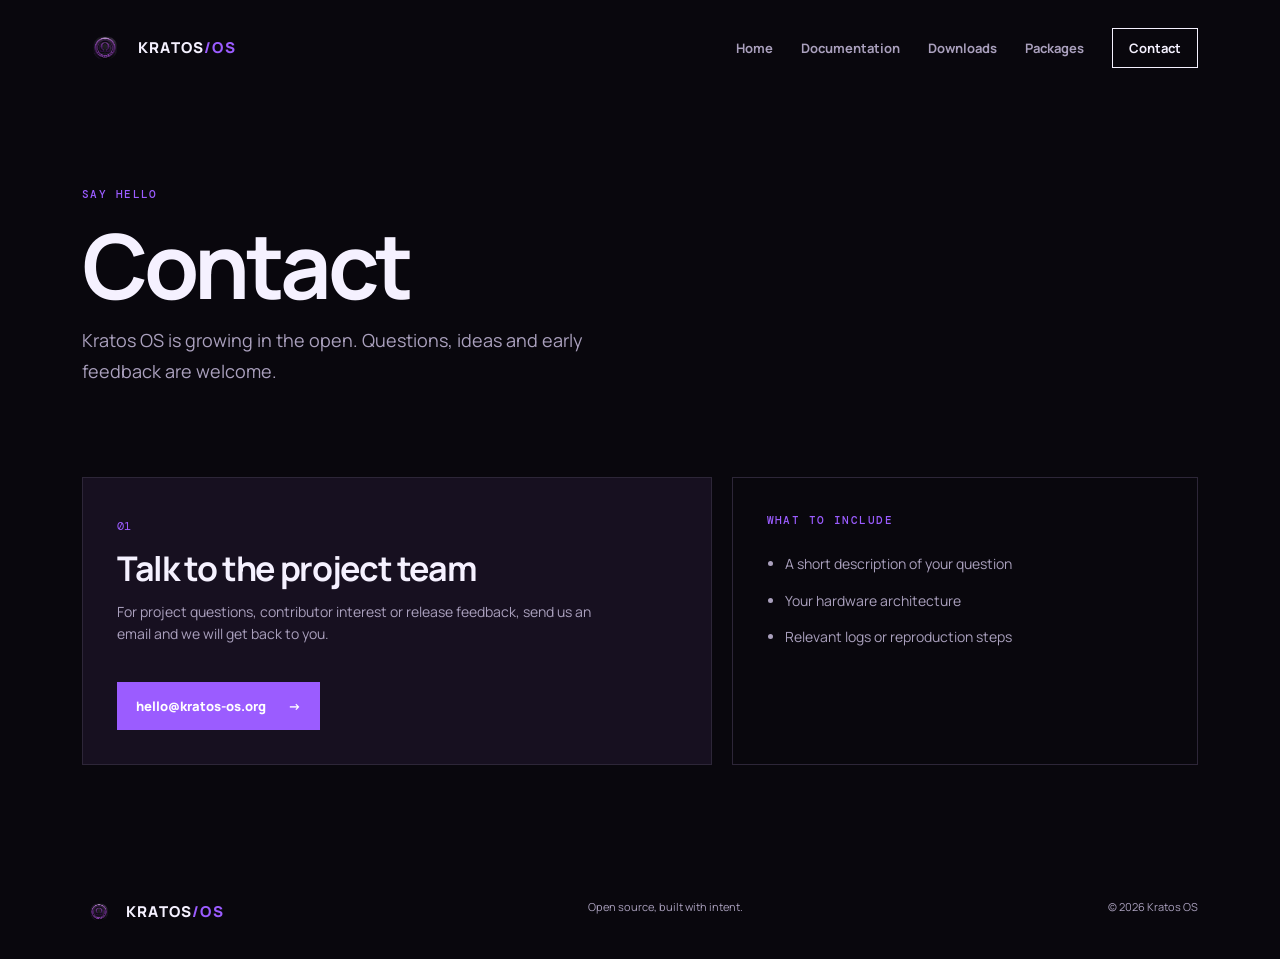
==== contact.html @ d4082d1e "Complete Kratos OS website structure" ====
<!doctype html>
<html lang="en">
  <head>
    <title>Contact | Kratos OS</title>
    <meta charset="utf-8" />
    <meta name="viewport" content="width=device-width, initial-scale=1.0" />
    <link rel="stylesheet" href="assets/css/style.css" />
  </head>
  <body>
    <header class="site-header">
      <a class="brand" href="index.html"
        ><img src="assets/img/KratosOS.png" alt="Kratos OS logo" /><span
          >KRATOS<span class="brand-mark">/OS</span></span
        ></a
      >
      <nav aria-label="Main navigation">
        <a href="index.html">Home</a>
        <a href="docs.html">Documentation</a>
        <a href="download.html">Downloads</a>
        <a href="packages.html">Packages</a>
        <a class="active nav-button" href="contact.html">Contact</a>
      </nav>
    </header>
    <main>
      <section class="inner-hero page-width" aria-labelledby="page-title">
        <p class="eyebrow">SAY HELLO</p>
        <h1 id="page-title">Contact</h1>
        <p class="lead">
          Kratos OS is growing in the open. Questions, ideas and early feedback
          are welcome.
        </p>
      </section>
      <section class="contact-layout page-width">
        <article class="contact-card">
          <span class="feature-number">01</span>
          <h2>Talk to the project team</h2>
          <p>
            For project questions, contributor interest or release feedback,
            send us an email and we will get back to you.
          </p>
          <a class="button button-primary" href="mailto:hello@kratos-os.org"
            >hello@kratos-os.org <span aria-hidden="true">&rarr;</span></a
          >
        </article>
        <aside class="contact-note">
          <p class="card-label">WHAT TO INCLUDE</p>
          <ul>
            <li>A short description of your question</li>
            <li>Your hardware architecture</li>
            <li>Relevant logs or reproduction steps</li>
          </ul>
        </aside>
      </section>
    </main>
    <footer class="site-footer page-width">
      <a class="brand footer-brand" href="index.html"
        ><img src="assets/img/KratosOS.png" alt="" /><span
          >KRATOS<span class="brand-mark">/OS</span></span
        ></a
      >
      <p>Open source, built with intent.</p>
      <p>&copy; 2026 Kratos OS</p>
    </footer>
  </body>
</html>
---- assets/css/style.css ----
@import url("https://fonts.googleapis.com/css2?family=DM+Mono:wght@400;500&family=Manrope:wght@400;500;600;700;800&display=swap");

:root {
  --ink: #f5f1ff;
  --muted: #aaa0bd;
  --paper: #09070d;
  --line: #2d2638;
  --lime: #c9a7ff;
  --orange: #9b5cff;
  --forest: #171020;
}
* {
  box-sizing: border-box;
}
html {
  scroll-behavior: smooth;
}
body {
  margin: 0;
  background: var(--paper);
  color: var(--ink);
  font-family: "Manrope", sans-serif;
  line-height: 1.6;
}
a {
  color: inherit;
  text-decoration: none;
}
.page-width {
  max-width: 1180px;
  margin: 0 auto;
  padding-left: 32px;
  padding-right: 32px;
}
.site-header {
  display: flex;
  align-items: center;
  justify-content: space-between;
  max-width: 1180px;
  margin: 0 auto;
  padding: 25px 32px;
}
.brand {
  display: inline-flex;
  align-items: center;
  gap: 10px;
  font-size: 15px;
  font-weight: 800;
  letter-spacing: 0.08em;
}
.brand img {
  width: 46px;
  height: 46px;
  object-fit: contain;
}
.brand-mark {
  color: var(--orange);
}
nav {
  display: flex;
  align-items: center;
  gap: 28px;
  font-size: 13px;
  font-weight: 700;
}
nav a {
  color: var(--muted);
  transition: color 0.2s ease;
}
nav a:hover,
nav a.active {
  color: var(--ink);
}
.nav-button {
  padding: 9px 16px;
  border: 1px solid var(--ink);
  color: var(--ink);
}
.nav-button:hover {
  background: var(--ink);
  color: var(--paper);
}
.hero {
  display: grid;
  grid-template-columns: 1fr 0.9fr;
  gap: 80px;
  align-items: center;
  min-height: 610px;
  padding-top: 62px;
  padding-bottom: 90px;
}
.eyebrow,
.card-label {
  margin: 0 0 17px;
  color: var(--orange);
  font-family: "DM Mono", monospace;
  font-size: 11px;
  font-weight: 500;
  letter-spacing: 0.13em;
}
h1,
h2,
h3,
p {
  margin-top: 0;
}
h1 {
  max-width: 580px;
  margin-bottom: 23px;
  font-size: clamp(3.6rem, 7vw, 6.5rem);
  line-height: 0.98;
  letter-spacing: -0.05em;
}
h2 {
  font-size: clamp(2rem, 4vw, 3.2rem);
  line-height: 1.05;
  letter-spacing: -0.04em;
}
h3 {
  margin: 16px 0 8px;
  font-size: 20px;
  letter-spacing: -0.02em;
}
.lead {
  max-width: 530px;
  color: var(--muted);
  font-size: 18px;
  line-height: 1.7;
}
.hero-actions {
  display: flex;
  align-items: center;
  flex-wrap: wrap;
  gap: 25px;
  margin-top: 35px;
}
.button {
  display: inline-flex;
  align-items: center;
  gap: 22px;
  padding: 14px 19px;
  font-size: 13px;
  font-weight: 800;
  transition:
    transform 0.2s ease,
    background 0.2s ease;
}
.button:hover {
  transform: translateY(-2px);
}
.button-primary {
  background: var(--orange);
  color: #fff;
}
.button-primary:hover {
  background: #7c3ed1;
}
.button-light {
  background: var(--lime);
  color: var(--ink);
}
.text-link {
  border-bottom: 1px solid currentColor;
  padding-bottom: 3px;
  font-size: 13px;
  font-weight: 800;
}
.release-note,
.small-note {
  color: var(--muted);
  font-family: "DM Mono", monospace;
  font-size: 11px;
}
.release-note {
  margin-top: 34px;
}
.status-dot {
  display: inline-block;
  width: 7px;
  height: 7px;
  margin-right: 8px;
  background: #69aa62;
  border-radius: 50%;
}
.hero-art {
  min-height: 370px;
  padding: 24px;
  background: var(--forest);
  color: var(--lime);
  box-shadow: 18px 18px 0 var(--orange);
  transform: rotate(2deg);
  font-family: "DM Mono", monospace;
}
.art-top {
  display: flex;
  align-items: center;
  gap: 6px;
  border-bottom: 1px solid rgba(216, 245, 106, 0.25);
  padding-bottom: 17px;
  font-size: 11px;
}
.art-top b {
  margin-left: auto;
  font-weight: 400;
}
.art-top span {
  width: 7px;
  height: 7px;
  border: 1px solid var(--lime);
  border-radius: 50%;
}
.art-terminal {
  margin-top: 90px;
  font-size: 12px;
}
.art-terminal p {
  margin-bottom: 12px;
}
.art-terminal i {
  color: var(--orange);
  font-style: normal;
}
.muted {
  color: rgba(216, 245, 106, 0.55);
}
.cursor {
  display: inline-block;
  width: 7px;
  height: 14px;
  margin-left: 7px;
  background: var(--orange);
  vertical-align: middle;
}
.art-grid {
  display: grid;
  grid-template-columns: repeat(3, 1fr);
  gap: 8px;
  margin-top: 75px;
}
.art-grid span {
  padding-top: 10px;
  border-top: 1px solid rgba(216, 245, 106, 0.3);
  font-size: 10px;
  line-height: 1.7;
}
.art-grid b {
  font-size: 12px;
}
.principles {
  padding-top: 105px;
  padding-bottom: 125px;
}
.section-heading {
  display: flex;
  justify-content: space-between;
  align-items: end;
  gap: 30px;
  border-bottom: 1px solid var(--line);
}
.section-heading h2 {
  max-width: 560px;
  margin-bottom: 36px;
}
.feature-grid {
  display: grid;
  grid-template-columns: repeat(3, 1fr);
  gap: 45px;
  padding-top: 45px;
}
.feature-grid article {
  border-top: 2px solid var(--ink);
  padding-top: 18px;
}
.feature-number {
  color: var(--orange);
  font-family: "DM Mono", monospace;
  font-size: 12px;
}
.feature-grid p,
.download-card p,
.docs-content p {
  color: var(--muted);
  font-size: 14px;
}
.cta-band {
  background: var(--forest);
  color: var(--paper);
}
.cta-content {
  display: flex;
  align-items: center;
  justify-content: space-between;
  gap: 30px;
  padding-top: 65px;
  padding-bottom: 65px;
}
.cta-content h2 {
  max-width: 560px;
  margin: 0;
}
.cta-content .eyebrow {
  color: var(--lime);
}
.site-footer {
  display: flex;
  align-items: center;
  justify-content: space-between;
  gap: 20px;
  padding-top: 30px;
  padding-bottom: 30px;
  color: var(--muted);
  font-size: 11px;
}
.footer-brand {
  color: var(--ink);
}
.footer-brand img {
  width: 34px;
  height: 34px;
}
.inner-hero {
  padding-top: 90px;
  padding-bottom: 72px;
}
.inner-hero h1 {
  margin-bottom: 17px;
}
.download-layout {
  display: grid;
  grid-template-columns: 1.35fr 1fr;
  gap: 20px;
  padding-bottom: 90px;
}
.download-card {
  display: flex;
  min-height: 310px;
  flex-direction: column;
  align-items: flex-start;
  justify-content: flex-start;
  padding: 33px;
  border: 1px solid var(--line);
}
.download-card.featured {
  background: #120d1b;
  border-top: 4px solid var(--orange);
}
.download-card h2 {
  margin: 5px 0 13px;
  font-size: 28px;
}
.download-card .button {
  margin-top: auto;
}
.download-meta {
  display: flex;
  flex-wrap: wrap;
  gap: 30px;
  margin: 30px 0;
  color: var(--muted);
  font-family: "DM Mono", monospace;
  font-size: 10px;
}
.download-meta span {
  display: flex;
  flex-direction: column;
  gap: 4px;
}
.download-meta b {
  color: var(--ink);
  font-weight: 400;
}
.disabled {
  cursor: not-allowed;
  opacity: 0.55;
}
.verify-strip {
  display: flex;
  align-items: center;
  justify-content: space-between;
  gap: 30px;
  border-top: 1px solid var(--line);
  padding-top: 55px;
  padding-bottom: 100px;
}
.verify-strip h2 {
  margin: 0;
  font-size: 26px;
}
.package-overview {
  padding-bottom: 90px;
}
.package-overview .download-card {
  max-width: 760px;
  min-height: 280px;
}
.repository-details {
  display: flex;
  flex-wrap: wrap;
  gap: 32px;
  margin: 28px 0 0;
}
.repository-details div {
  display: flex;
  flex-direction: column;
  gap: 4px;
}
.repository-details dt {
  color: var(--muted);
  font-family: "DM Mono", monospace;
  font-size: 10px;
}
.repository-details dd {
  margin: 0;
  font-family: "DM Mono", monospace;
  font-size: 12px;
}
.contact-layout {
  display: grid;
  grid-template-columns: 1.35fr 1fr;
  gap: 20px;
  padding-bottom: 100px;
}
.contact-card,
.contact-note {
  padding: 34px;
  border: 1px solid var(--line);
}
.contact-card {
  background: var(--forest);
}
.contact-card h2 {
  max-width: 470px;
  margin: 14px 0;
  font-size: 34px;
}
.contact-card p {
  max-width: 490px;
  color: var(--muted);
  font-size: 14px;
}
.contact-card .button {
  margin-top: 22px;
}
.contact-note ul {
  margin: 5px 0 0;
  padding-left: 18px;
  color: var(--muted);
  font-size: 14px;
}
.contact-note li {
  padding: 7px 0;
}
.docs-layout {
  display: grid;
  grid-template-columns: 220px 1fr;
  gap: 90px;
  padding-bottom: 100px;
}
.docs-nav {
  display: flex;
  flex-direction: column;
  align-items: flex-start;
  gap: 12px;
}
.docs-nav a {
  padding: 7px 0;
  color: var(--muted);
  font-size: 13px;
}
.docs-nav a.selected {
  color: var(--ink);
  font-weight: 800;
  border-bottom: 2px solid var(--orange);
}
.docs-content {
  max-width: 700px;
}
.docs-content article {
  border-top: 1px solid var(--line);
  padding: 35px 0 50px;
}
.docs-content h2 {
  margin: 12px 0 15px;
  font-size: 31px;
}
.docs-content ol {
  padding-left: 20px;
  color: var(--muted);
  font-size: 14px;
}
.docs-content li {
  padding: 5px 0;
}
.docs-content li a {
  color: var(--orange);
  font-weight: 700;
}
.requirements {
  display: grid;
  grid-template-columns: 1fr 1fr;
  border-top: 1px solid var(--line);
}
.requirements span {
  display: flex;
  flex-direction: column;
  gap: 5px;
  padding: 15px 0;
  border-bottom: 1px solid var(--line);
  color: var(--muted);
  font-family: "DM Mono", monospace;
  font-size: 11px;
}
.requirements b {
  color: var(--ink);
  font-weight: 400;
}
@media (max-width: 760px) {
  .page-width {
    padding-left: 20px;
    padding-right: 20px;
  }
  .site-header {
    align-items: flex-start;
    padding: 20px;
  }
  .site-header nav {
    flex-wrap: wrap;
    justify-content: flex-end;
    gap: 9px 15px;
    max-width: 220px;
  }
  .nav-button {
    padding: 6px 10px;
  }
  .hero {
    display: block;
    min-height: 0;
    padding-top: 55px;
    padding-bottom: 80px;
  }
  .hero-art {
    margin: 60px 12px 10px 0;
    min-height: 320px;
  }
  .art-terminal {
    margin-top: 65px;
  }
  .art-grid {
    margin-top: 55px;
  }
  .section-heading {
    display: block;
  }
  .feature-grid,
  .download-layout,
  .contact-layout {
    grid-template-columns: 1fr;
  }
  .principles {
    padding-top: 75px;
    padding-bottom: 80px;
  }
  .feature-grid {
    gap: 30px;
  }
  .cta-content,
  .verify-strip,
  .site-footer {
    align-items: flex-start;
    flex-direction: column;
  }
  .cta-content {
    padding-top: 50px;
    padding-bottom: 50px;
  }
  .site-footer {
    gap: 12px;
  }
  .inner-hero {
    padding-top: 60px;
    padding-bottom: 48px;
  }
  .download-layout {
    padding-bottom: 60px;
  }
  .docs-layout {
    grid-template-columns: 1fr;
    gap: 35px;
    padding-bottom: 60px;
  }
  .docs-nav {
    flex-direction: row;
    flex-wrap: wrap;
    gap: 8px 20px;
  }
  .docs-nav .card-label {
    width: 100%;
    margin-bottom: 0;
  }
  .requirements {
    grid-template-columns: 1fr;
  }
}
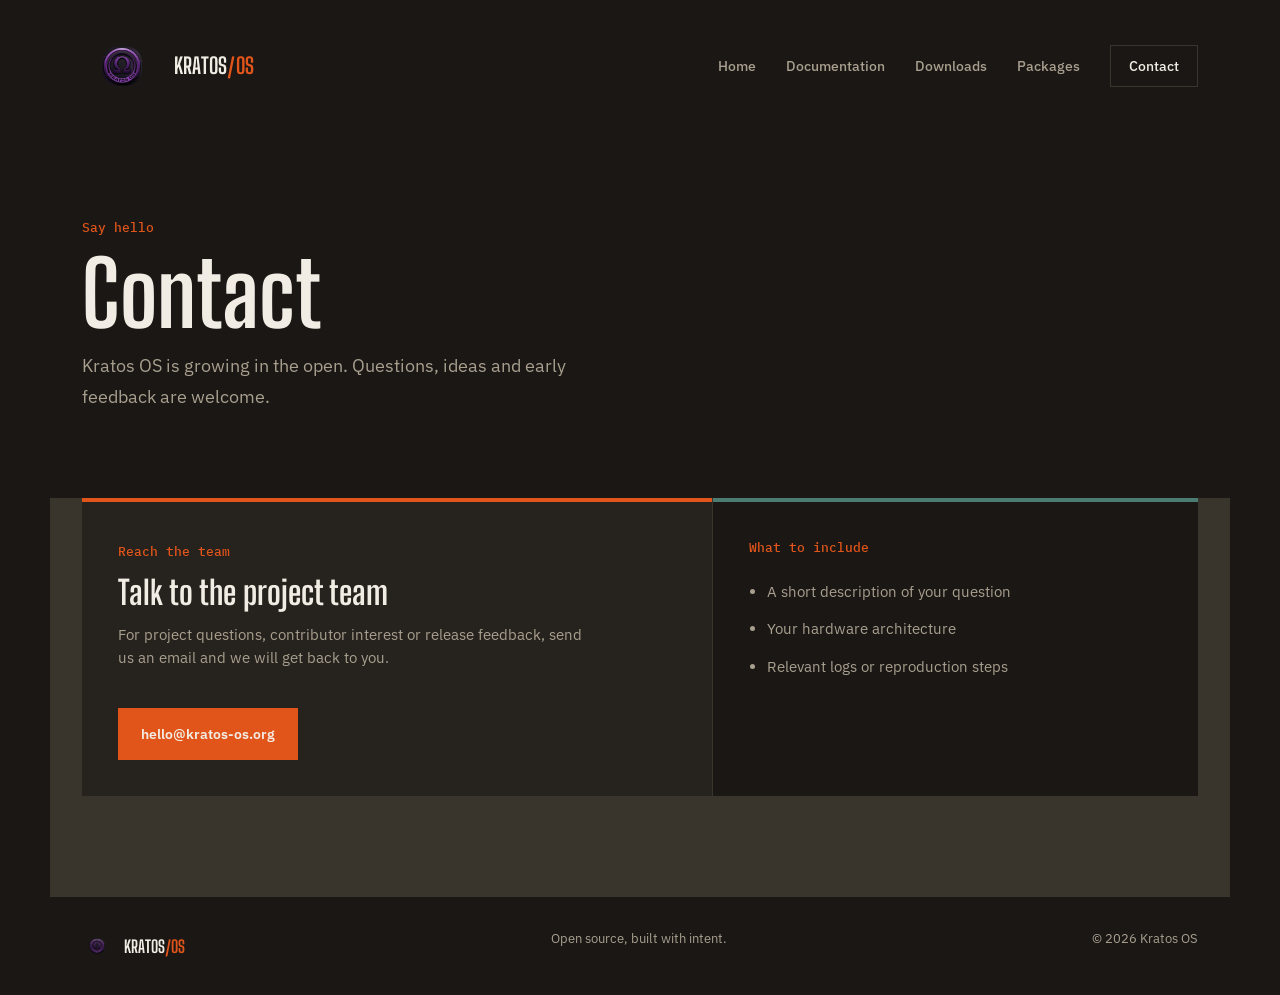
==== commit 31ac53b7: "." ====
--- a/contact.html
+++ b/contact.html
@@ -23,7 +23,7 @@
     </header>
     <main>
       <section class="inner-hero page-width" aria-labelledby="page-title">
-        <p class="eyebrow">SAY HELLO</p>
+        <p class="label">Say hello</p>
         <h1 id="page-title">Contact</h1>
         <p class="lead">
           Kratos OS is growing in the open. Questions, ideas and early feedback
@@ -32,18 +32,18 @@
       </section>
       <section class="contact-layout page-width">
         <article class="contact-card">
-          <span class="feature-number">01</span>
+          <span class="label">Reach the team</span>
           <h2>Talk to the project team</h2>
           <p>
             For project questions, contributor interest or release feedback,
             send us an email and we will get back to you.
           </p>
           <a class="button button-primary" href="mailto:hello@kratos-os.org"
-            >hello@kratos-os.org <span aria-hidden="true">&rarr;</span></a
+            >hello@kratos-os.org</a
           >
         </article>
         <aside class="contact-note">
-          <p class="card-label">WHAT TO INCLUDE</p>
+          <p class="label">What to include</p>
           <ul>
             <li>A short description of your question</li>
             <li>Your hardware architecture</li>
--- a/assets/css/style.css
+++ b/assets/css/style.css
@@ -1,519 +1,657 @@
-@import url("https://fonts.googleapis.com/css2?family=DM+Mono:wght@400;500&family=Manrope:wght@400;500;600;700;800&display=swap");
+@import url("https://fonts.googleapis.com/css2?family=Big+Shoulders+Display:wght@600;700;800&family=IBM+Plex+Sans:wght@400;500;600;700&family=IBM+Plex+Mono:wght@400;500&display=swap");
 
 :root {
-  --ink: #f5f1ff;
-  --muted: #aaa0bd;
-  --paper: #09070d;
-  --line: #2d2638;
-  --lime: #c9a7ff;
-  --orange: #9b5cff;
-  --forest: #171020;
-}
+  --iron: #1a1714;
+  --plate: #26221d;
+  --plate-raised: #302b24;
+  --seam: #3a352c;
+  --paper: #f2ede4;
+  --ash: #a89f8f;
+  --ember: #e2551a;
+  --ember-bright: #ff7038;
+  --temper: #4c7b72;
+  --temper-bright: #6ba699;
+}
+
 * {
   box-sizing: border-box;
 }
+
 html {
   scroll-behavior: smooth;
 }
+
 body {
   margin: 0;
-  background: var(--paper);
-  color: var(--ink);
-  font-family: "Manrope", sans-serif;
+  background: var(--iron);
+  color: var(--paper);
+  font-family: "IBM Plex Sans", sans-serif;
   line-height: 1.6;
-}
+  -webkit-font-smoothing: antialiased;
+}
+
 a {
   color: inherit;
   text-decoration: none;
 }
+
+a:focus-visible,
+button:focus-visible {
+  outline: 2px solid var(--ember-bright);
+  outline-offset: 3px;
+}
+
 .page-width {
   max-width: 1180px;
   margin: 0 auto;
   padding-left: 32px;
   padding-right: 32px;
 }
+
+/* ---------------------------------- header ---------------------------------- */
+
 .site-header {
   display: flex;
   align-items: center;
   justify-content: space-between;
   max-width: 1180px;
   margin: 0 auto;
-  padding: 25px 32px;
-}
+  padding: 26px 32px;
+}
+
 .brand {
   display: inline-flex;
   align-items: center;
-  gap: 10px;
-  font-size: 15px;
-  font-weight: 800;
-  letter-spacing: 0.08em;
-}
+  gap: 12px;
+  font-family: "Big Shoulders Display", sans-serif;
+  font-size: 22px;
+  font-weight: 700;
+  letter-spacing: 0.01em;
+}
+
 .brand img {
-  width: 46px;
-  height: 46px;
+  width: 80px;
+  height: 80px;
   object-fit: contain;
 }
+
 .brand-mark {
-  color: var(--orange);
-}
+  color: var(--ember);
+}
+
 nav {
   display: flex;
   align-items: center;
-  gap: 28px;
-  font-size: 13px;
-  font-weight: 700;
-}
+  gap: 30px;
+  font-size: 14px;
+  font-weight: 500;
+}
+
 nav a {
-  color: var(--muted);
-  transition: color 0.2s ease;
-}
+  color: var(--ash);
+  transition: color 0.15s ease;
+}
+
 nav a:hover,
 nav a.active {
-  color: var(--ink);
-}
+  color: var(--paper);
+}
+
 .nav-button {
-  padding: 9px 16px;
-  border: 1px solid var(--ink);
-  color: var(--ink);
-}
+  padding: 9px 18px;
+  border: 1px solid var(--seam);
+}
+
 .nav-button:hover {
-  background: var(--ink);
-  color: var(--paper);
-}
-.hero {
-  display: grid;
-  grid-template-columns: 1fr 0.9fr;
-  gap: 80px;
-  align-items: center;
-  min-height: 610px;
-  padding-top: 62px;
-  padding-bottom: 90px;
-}
-.eyebrow,
-.card-label {
-  margin: 0 0 17px;
-  color: var(--orange);
-  font-family: "DM Mono", monospace;
-  font-size: 11px;
-  font-weight: 500;
-  letter-spacing: 0.13em;
-}
+  border-color: var(--paper);
+  color: var(--paper);
+}
+
+/* ---------------------------------- type scale ---------------------------------- */
+
 h1,
 h2,
 h3,
 p {
   margin-top: 0;
 }
+
+h1,
+h2,
+h3 {
+  font-family: "Big Shoulders Display", sans-serif;
+  font-weight: 700;
+  letter-spacing: 0;
+}
+
 h1 {
-  max-width: 580px;
-  margin-bottom: 23px;
-  font-size: clamp(3.6rem, 7vw, 6.5rem);
-  line-height: 0.98;
-  letter-spacing: -0.05em;
-}
+  max-width: 640px;
+  margin-bottom: 22px;
+  font-size: clamp(3.4rem, 7vw, 6rem);
+  line-height: 0.92;
+}
+
 h2 {
-  font-size: clamp(2rem, 4vw, 3.2rem);
-  line-height: 1.05;
-  letter-spacing: -0.04em;
-}
+  font-size: clamp(2rem, 4vw, 2.9rem);
+  line-height: 1;
+}
+
 h3 {
-  margin: 16px 0 8px;
-  font-size: 20px;
-  letter-spacing: -0.02em;
-}
+  margin: 14px 0 8px;
+  font-size: 21px;
+  font-weight: 600;
+  font-family: "IBM Plex Sans", sans-serif;
+}
+
 .lead {
-  max-width: 530px;
-  color: var(--muted);
+  max-width: 520px;
+  color: var(--ash);
   font-size: 18px;
   line-height: 1.7;
 }
-.hero-actions {
-  display: flex;
-  align-items: center;
-  flex-wrap: wrap;
-  gap: 25px;
-  margin-top: 35px;
-}
+
+.tag {
+  display: inline-flex;
+  align-items: center;
+  gap: 8px;
+  margin: 0 0 18px;
+  color: var(--ash);
+  font-family: "IBM Plex Mono", monospace;
+  font-size: 13px;
+}
+
+.tag .dot {
+  width: 6px;
+  height: 6px;
+  background: var(--temper-bright);
+}
+
+.label {
+  margin: 0 0 14px;
+  color: var(--ember);
+  font-family: "IBM Plex Mono", monospace;
+  font-size: 13px;
+  font-weight: 500;
+}
+
+/* ---------------------------------- buttons / links ---------------------------------- */
+
 .button {
   display: inline-flex;
   align-items: center;
-  gap: 22px;
-  padding: 14px 19px;
+  padding: 14px 22px;
+  font-size: 14px;
+  font-weight: 600;
+  border: 1px solid transparent;
+  transition:
+    background 0.15s ease,
+    border-color 0.15s ease,
+    color 0.15s ease;
+}
+
+.button-primary {
+  background: var(--ember);
+  color: var(--paper);
+}
+
+.button-primary:hover {
+  background: var(--ember-bright);
+}
+
+.button-outline {
+  border-color: var(--seam);
+  color: var(--paper);
+}
+
+.button-outline:hover {
+  border-color: var(--paper);
+}
+
+.text-link {
+  border-bottom: 1px solid var(--seam);
+  padding-bottom: 3px;
+  font-size: 14px;
+  font-weight: 600;
+  transition: border-color 0.15s ease;
+}
+
+.text-link:hover {
+  border-color: var(--paper);
+}
+
+.small-note {
+  color: var(--ash);
+  font-family: "IBM Plex Mono", monospace;
+  font-size: 12px;
+}
+
+.disabled {
+  cursor: not-allowed;
+  opacity: 0.5;
+}
+
+/* ---------------------------------- hero ---------------------------------- */
+
+.hero {
+  display: grid;
+  grid-template-columns: 1.1fr 0.9fr;
+  gap: 70px;
+  align-items: center;
+  padding-top: 58px;
+  padding-bottom: 96px;
+}
+
+.hero-actions {
+  display: flex;
+  align-items: center;
+  flex-wrap: wrap;
+  gap: 26px;
+  margin-top: 34px;
+}
+
+.hero-panel {
+  background: var(--plate);
+  border-top: 4px solid var(--ember);
+  font-family: "IBM Plex Mono", monospace;
   font-size: 13px;
-  font-weight: 800;
-  transition:
-    transform 0.2s ease,
-    background 0.2s ease;
-}
-.button:hover {
-  transform: translateY(-2px);
-}
-.button-primary {
-  background: var(--orange);
-  color: #fff;
-}
-.button-primary:hover {
-  background: #7c3ed1;
-}
-.button-light {
-  background: var(--lime);
-  color: var(--ink);
-}
-.text-link {
-  border-bottom: 1px solid currentColor;
-  padding-bottom: 3px;
-  font-size: 13px;
-  font-weight: 800;
-}
-.release-note,
-.small-note {
-  color: var(--muted);
-  font-family: "DM Mono", monospace;
+}
+
+.hero-panel .panel-head {
+  display: flex;
+  align-items: center;
+  justify-content: space-between;
+  padding: 14px 20px;
+  border-bottom: 1px solid var(--seam);
+  color: var(--ash);
   font-size: 11px;
-}
-.release-note {
-  margin-top: 34px;
-}
-.status-dot {
+  letter-spacing: 0.04em;
+}
+
+.hero-panel .panel-head b {
+  color: var(--paper);
+  font-weight: 500;
+}
+
+.hero-panel pre {
+  margin: 0;
+  padding: 20px;
+  overflow-x: auto;
+  line-height: 1.85;
+  white-space: pre-wrap;
+}
+
+.hero-panel .ok {
+  color: var(--temper-bright);
+}
+
+.hero-panel .path {
+  color: var(--ash);
+}
+
+.hero-panel .prompt {
+  color: var(--ember-bright);
+}
+
+.hero-panel .cursor {
   display: inline-block;
   width: 7px;
-  height: 7px;
-  margin-right: 8px;
-  background: #69aa62;
-  border-radius: 50%;
-}
-.hero-art {
-  min-height: 370px;
-  padding: 24px;
-  background: var(--forest);
-  color: var(--lime);
-  box-shadow: 18px 18px 0 var(--orange);
-  transform: rotate(2deg);
-  font-family: "DM Mono", monospace;
-}
-.art-top {
-  display: flex;
-  align-items: center;
-  gap: 6px;
-  border-bottom: 1px solid rgba(216, 245, 106, 0.25);
-  padding-bottom: 17px;
-  font-size: 11px;
-}
-.art-top b {
-  margin-left: auto;
-  font-weight: 400;
-}
-.art-top span {
-  width: 7px;
-  height: 7px;
-  border: 1px solid var(--lime);
-  border-radius: 50%;
-}
-.art-terminal {
-  margin-top: 90px;
-  font-size: 12px;
-}
-.art-terminal p {
-  margin-bottom: 12px;
-}
-.art-terminal i {
-  color: var(--orange);
-  font-style: normal;
-}
-.muted {
-  color: rgba(216, 245, 106, 0.55);
-}
-.cursor {
-  display: inline-block;
-  width: 7px;
-  height: 14px;
-  margin-left: 7px;
-  background: var(--orange);
-  vertical-align: middle;
-}
-.art-grid {
-  display: grid;
-  grid-template-columns: repeat(3, 1fr);
-  gap: 8px;
-  margin-top: 75px;
-}
-.art-grid span {
-  padding-top: 10px;
-  border-top: 1px solid rgba(216, 245, 106, 0.3);
-  font-size: 10px;
-  line-height: 1.7;
-}
-.art-grid b {
-  font-size: 12px;
-}
+  height: 13px;
+  margin-left: 2px;
+  background: var(--ember-bright);
+  vertical-align: -2px;
+}
+
+/* ---------------------------------- principles ---------------------------------- */
+
 .principles {
-  padding-top: 105px;
-  padding-bottom: 125px;
-}
+  padding-top: 100px;
+  padding-bottom: 120px;
+  border-top: 1px solid var(--seam);
+}
+
 .section-heading {
-  display: flex;
-  justify-content: space-between;
-  align-items: end;
-  gap: 30px;
-  border-bottom: 1px solid var(--line);
-}
-.section-heading h2 {
-  max-width: 560px;
-  margin-bottom: 36px;
-}
+  max-width: 620px;
+  margin-bottom: 50px;
+}
+
 .feature-grid {
   display: grid;
   grid-template-columns: repeat(3, 1fr);
-  gap: 45px;
-  padding-top: 45px;
-}
+  gap: 1px;
+  background: var(--seam);
+}
+
 .feature-grid article {
-  border-top: 2px solid var(--ink);
-  padding-top: 18px;
-}
-.feature-number {
-  color: var(--orange);
-  font-family: "DM Mono", monospace;
-  font-size: 12px;
-}
+  padding: 30px 28px;
+  background: var(--iron);
+}
+
 .feature-grid p,
 .download-card p,
 .docs-content p {
-  color: var(--muted);
-  font-size: 14px;
-}
+  color: var(--ash);
+  font-size: 14.5px;
+}
+
+/* ---------------------------------- cta band ---------------------------------- */
+
 .cta-band {
-  background: var(--forest);
-  color: var(--paper);
-}
+  background: var(--plate);
+  border-top: 1px solid var(--seam);
+}
+
 .cta-content {
   display: flex;
   align-items: center;
   justify-content: space-between;
   gap: 30px;
-  padding-top: 65px;
-  padding-bottom: 65px;
-}
+  padding-top: 64px;
+  padding-bottom: 64px;
+}
+
 .cta-content h2 {
   max-width: 560px;
   margin: 0;
 }
-.cta-content .eyebrow {
-  color: var(--lime);
-}
+
+/* ---------------------------------- footer ---------------------------------- */
+
 .site-footer {
   display: flex;
   align-items: center;
   justify-content: space-between;
   gap: 20px;
-  padding-top: 30px;
-  padding-bottom: 30px;
-  color: var(--muted);
-  font-size: 11px;
-}
+  padding-top: 32px;
+  padding-bottom: 32px;
+  border-top: 1px solid var(--seam);
+  color: var(--ash);
+  font-size: 13px;
+}
+
 .footer-brand {
-  color: var(--ink);
-}
+  color: var(--paper);
+  font-size: 17px;
+}
+
 .footer-brand img {
-  width: 34px;
-  height: 34px;
-}
+  width: 30px;
+  height: 30px;
+}
+
+/* ---------------------------------- inner page hero ---------------------------------- */
+
 .inner-hero {
-  padding-top: 90px;
-  padding-bottom: 72px;
-}
+  padding-top: 86px;
+  padding-bottom: 68px;
+}
+
 .inner-hero h1 {
-  margin-bottom: 17px;
-}
+  margin-bottom: 16px;
+}
+
+/* ---------------------------------- download page ---------------------------------- */
+
 .download-layout {
   display: grid;
-  grid-template-columns: 1.35fr 1fr;
-  gap: 20px;
-  padding-bottom: 90px;
-}
+  grid-template-columns: 1.3fr 1fr;
+  gap: 1px;
+  background: var(--seam);
+  padding-bottom: 1px;
+  margin-bottom: 90px;
+}
+
 .download-card {
   display: flex;
-  min-height: 310px;
+  min-height: 300px;
   flex-direction: column;
   align-items: flex-start;
   justify-content: flex-start;
-  padding: 33px;
-  border: 1px solid var(--line);
-}
+  padding: 34px;
+  background: var(--iron);
+}
+
 .download-card.featured {
-  background: #120d1b;
-  border-top: 4px solid var(--orange);
-}
+  background: var(--plate);
+  border-top: 4px solid var(--ember);
+}
+
+.download-card:not(.featured) {
+  border-top: 4px solid var(--temper);
+}
+
 .download-card h2 {
-  margin: 5px 0 13px;
-  font-size: 28px;
-}
-.download-card .button {
+  margin: 6px 0 13px;
+  font-size: 30px;
+}
+
+.download-card .button,
+.download-card .disabled {
   margin-top: auto;
 }
+
 .download-meta {
   display: flex;
   flex-wrap: wrap;
-  gap: 30px;
-  margin: 30px 0;
-  color: var(--muted);
-  font-family: "DM Mono", monospace;
-  font-size: 10px;
-}
+  gap: 28px;
+  margin: 26px 0;
+  color: var(--ash);
+  font-family: "IBM Plex Mono", monospace;
+  font-size: 12px;
+}
+
 .download-meta span {
   display: flex;
   flex-direction: column;
-  gap: 4px;
-}
+  gap: 5px;
+}
+
 .download-meta b {
-  color: var(--ink);
-  font-weight: 400;
-}
-.disabled {
-  cursor: not-allowed;
-  opacity: 0.55;
-}
+  color: var(--paper);
+  font-weight: 500;
+}
+
 .verify-strip {
   display: flex;
   align-items: center;
   justify-content: space-between;
   gap: 30px;
-  border-top: 1px solid var(--line);
-  padding-top: 55px;
+  border-top: 1px solid var(--seam);
+  padding-top: 54px;
   padding-bottom: 100px;
 }
+
 .verify-strip h2 {
   margin: 0;
-  font-size: 26px;
-}
+  font-size: 27px;
+}
+
+/* ---------------------------------- packages page ---------------------------------- */
+
 .package-overview {
   padding-bottom: 90px;
 }
+
 .package-overview .download-card {
-  max-width: 760px;
-  min-height: 280px;
-}
+  max-width: 780px;
+  min-height: 0;
+  border-top: 4px solid var(--temper);
+}
+
 .repository-details {
   display: flex;
   flex-wrap: wrap;
-  gap: 32px;
-  margin: 28px 0 0;
-}
+  gap: 34px;
+  margin: 30px 0 0;
+}
+
 .repository-details div {
   display: flex;
   flex-direction: column;
-  gap: 4px;
-}
+  gap: 5px;
+}
+
 .repository-details dt {
-  color: var(--muted);
-  font-family: "DM Mono", monospace;
-  font-size: 10px;
-}
+  color: var(--ash);
+  font-family: "IBM Plex Mono", monospace;
+  font-size: 11px;
+}
+
 .repository-details dd {
   margin: 0;
-  font-family: "DM Mono", monospace;
-  font-size: 12px;
-}
+  font-family: "IBM Plex Mono", monospace;
+  font-size: 13px;
+}
+
+/* ---------------------------------- contact page ---------------------------------- */
+
 .contact-layout {
   display: grid;
-  grid-template-columns: 1.35fr 1fr;
-  gap: 20px;
+  grid-template-columns: 1.3fr 1fr;
+  gap: 1px;
+  background: var(--seam);
   padding-bottom: 100px;
 }
+
 .contact-card,
 .contact-note {
-  padding: 34px;
-  border: 1px solid var(--line);
-}
+  padding: 36px;
+  background: var(--iron);
+}
+
 .contact-card {
-  background: var(--forest);
-}
+  background: var(--plate);
+  border-top: 4px solid var(--ember);
+}
+
+.contact-note {
+  border-top: 4px solid var(--temper);
+}
+
 .contact-card h2 {
   max-width: 470px;
-  margin: 14px 0;
-  font-size: 34px;
-}
+  margin: 12px 0 14px;
+  font-size: 33px;
+}
+
 .contact-card p {
-  max-width: 490px;
-  color: var(--muted);
-  font-size: 14px;
-}
+  max-width: 480px;
+  color: var(--ash);
+  font-size: 14.5px;
+}
+
 .contact-card .button {
-  margin-top: 22px;
-}
+  margin-top: 24px;
+}
+
 .contact-note ul {
-  margin: 5px 0 0;
+  margin: 4px 0 0;
   padding-left: 18px;
-  color: var(--muted);
-  font-size: 14px;
-}
+  color: var(--ash);
+  font-size: 14.5px;
+}
+
 .contact-note li {
   padding: 7px 0;
 }
+
+/* ---------------------------------- docs page ---------------------------------- */
+
 .docs-layout {
   display: grid;
-  grid-template-columns: 220px 1fr;
-  gap: 90px;
+  grid-template-columns: 210px 1fr;
+  gap: 80px;
   padding-bottom: 100px;
 }
+
 .docs-nav {
   display: flex;
   flex-direction: column;
   align-items: flex-start;
-  gap: 12px;
-}
+  gap: 4px;
+  position: sticky;
+  top: 26px;
+  align-self: start;
+}
+
 .docs-nav a {
-  padding: 7px 0;
-  color: var(--muted);
-  font-size: 13px;
-}
+  padding: 8px 0;
+  color: var(--ash);
+  font-size: 14px;
+  border-left: 2px solid transparent;
+  padding-left: 12px;
+  margin-left: -1px;
+}
+
 .docs-nav a.selected {
-  color: var(--ink);
-  font-weight: 800;
-  border-bottom: 2px solid var(--orange);
-}
+  color: var(--paper);
+  font-weight: 600;
+  border-left-color: var(--ember);
+}
+
 .docs-content {
   max-width: 700px;
 }
+
 .docs-content article {
-  border-top: 1px solid var(--line);
-  padding: 35px 0 50px;
-}
+  border-top: 1px solid var(--seam);
+  padding: 38px 0 52px;
+}
+
+.docs-content article:first-child {
+  padding-top: 0;
+  border-top: none;
+}
+
 .docs-content h2 {
-  margin: 12px 0 15px;
-  font-size: 31px;
-}
+  margin: 0 0 16px;
+  font-size: 30px;
+}
+
 .docs-content ol {
   padding-left: 20px;
-  color: var(--muted);
-  font-size: 14px;
-}
+  color: var(--ash);
+  font-size: 14.5px;
+}
+
 .docs-content li {
   padding: 5px 0;
 }
+
 .docs-content li a {
-  color: var(--orange);
-  font-weight: 700;
-}
+  color: var(--ember);
+  font-weight: 600;
+  border-bottom: 1px solid transparent;
+}
+
+.docs-content li a:hover {
+  border-color: currentColor;
+}
+
 .requirements {
   display: grid;
   grid-template-columns: 1fr 1fr;
-  border-top: 1px solid var(--line);
-}
+  border-top: 1px solid var(--seam);
+  margin-top: 4px;
+}
+
 .requirements span {
   display: flex;
   flex-direction: column;
-  gap: 5px;
-  padding: 15px 0;
-  border-bottom: 1px solid var(--line);
-  color: var(--muted);
-  font-family: "DM Mono", monospace;
-  font-size: 11px;
-}
+  gap: 6px;
+  padding: 16px 0;
+  border-bottom: 1px solid var(--seam);
+  color: var(--ash);
+  font-family: "IBM Plex Mono", monospace;
+  font-size: 12px;
+}
+
 .requirements b {
-  color: var(--ink);
-  font-weight: 400;
-}
+  color: var(--paper);
+  font-weight: 500;
+}
+
+/* ---------------------------------- responsive ---------------------------------- */
+
 @media (max-width: 760px) {
   .page-width {
     padding-left: 20px;
@@ -530,23 +668,15 @@
     max-width: 220px;
   }
   .nav-button {
-    padding: 6px 10px;
+    padding: 6px 12px;
   }
   .hero {
     display: block;
-    min-height: 0;
-    padding-top: 55px;
-    padding-bottom: 80px;
-  }
-  .hero-art {
-    margin: 60px 12px 10px 0;
-    min-height: 320px;
-  }
-  .art-terminal {
-    margin-top: 65px;
-  }
-  .art-grid {
-    margin-top: 55px;
+    padding-top: 50px;
+    padding-bottom: 76px;
+  }
+  .hero-panel {
+    margin-top: 50px;
   }
   .section-heading {
     display: block;
@@ -557,11 +687,8 @@
     grid-template-columns: 1fr;
   }
   .principles {
-    padding-top: 75px;
-    padding-bottom: 80px;
-  }
-  .feature-grid {
-    gap: 30px;
+    padding-top: 70px;
+    padding-bottom: 76px;
   }
   .cta-content,
   .verify-strip,
@@ -570,34 +697,37 @@
     flex-direction: column;
   }
   .cta-content {
-    padding-top: 50px;
-    padding-bottom: 50px;
+    padding-top: 46px;
+    padding-bottom: 46px;
   }
   .site-footer {
     gap: 12px;
   }
   .inner-hero {
-    padding-top: 60px;
-    padding-bottom: 48px;
+    padding-top: 56px;
+    padding-bottom: 44px;
   }
   .download-layout {
     padding-bottom: 60px;
   }
   .docs-layout {
     grid-template-columns: 1fr;
-    gap: 35px;
+    gap: 30px;
     padding-bottom: 60px;
   }
   .docs-nav {
+    position: static;
     flex-direction: row;
     flex-wrap: wrap;
-    gap: 8px 20px;
-  }
-  .docs-nav .card-label {
-    width: 100%;
-    margin-bottom: 0;
+    gap: 6px 18px;
   }
   .requirements {
     grid-template-columns: 1fr;
   }
 }
+
+@media (prefers-reduced-motion: reduce) {
+  html {
+    scroll-behavior: auto;
+  }
+}
